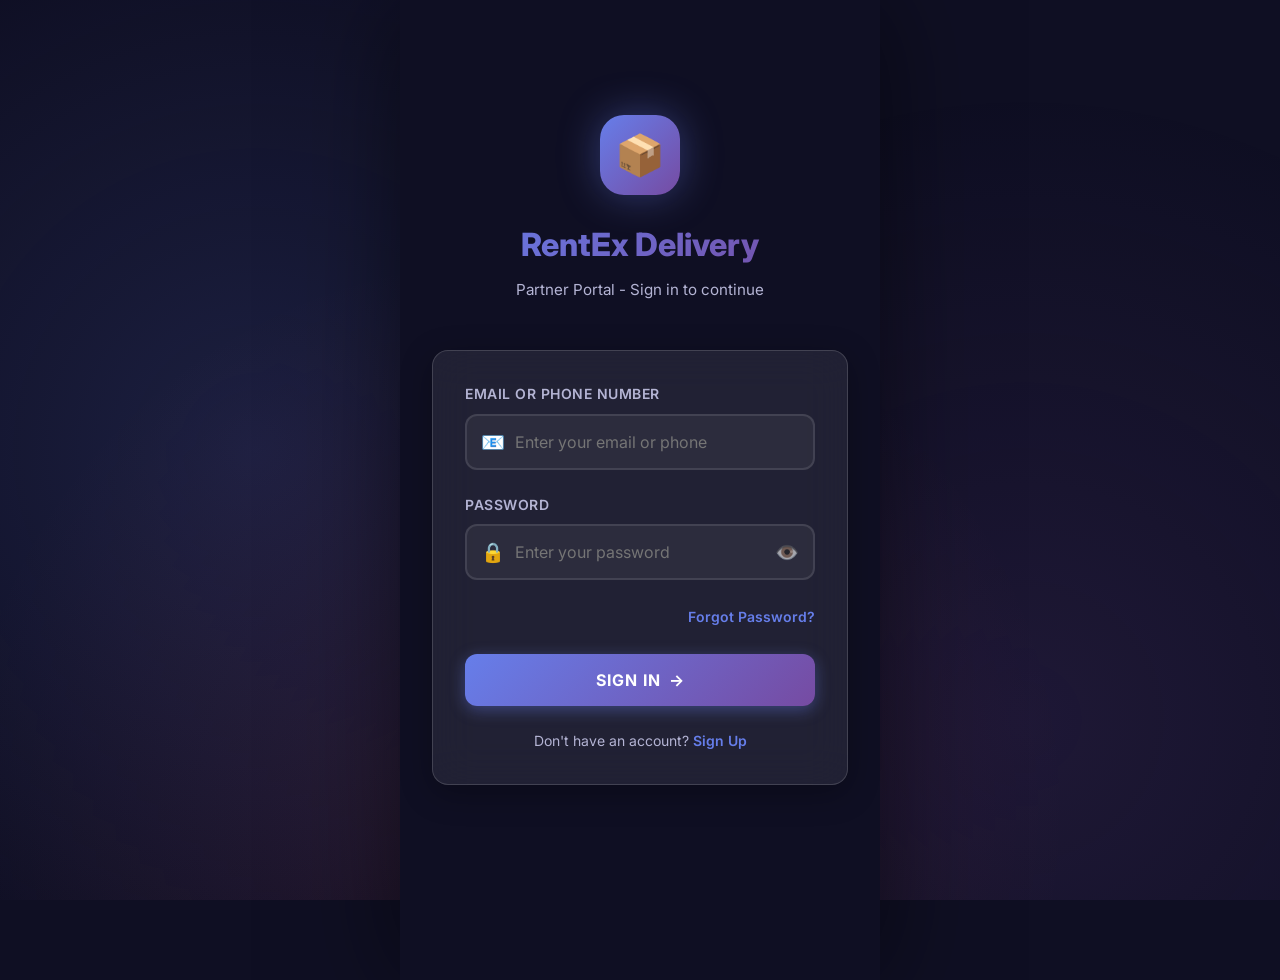
==== index.html @ 1b571817 "Add files via upload" ====
<!DOCTYPE html>
<html lang="en">

<head>
    <meta charset="UTF-8">
    <meta name="viewport" content="width=device-width, initial-scale=1.0">
    <title>RentEx Delivery Partner - Premium Rental Delivery Platform</title>
    <meta name="description"
        content="Join RentEx as a delivery partner and earn rewards while delivering rental items with our intuitive, feature-rich mobile platform.">
    <link rel="stylesheet" href="style.css">
</head>

<body>
    <div class="app-container">

        <!-- ==================== LOGIN PAGE ==================== -->
        <div id="loginPage" class="page active">
            <div class="login-container">
                <div class="login-header">
                    <div class="logo">📦</div>
                    <h1>RentEx Delivery</h1>
                    <p>Partner Portal - Sign in to continue</p>
                </div>

                <form class="login-form" id="loginForm">
                    <div class="input-group">
                        <label for="emailPhone">Email or Phone Number</label>
                        <div class="input-wrapper">
                            <span class="input-icon">📧</span>
                            <input type="text" id="emailPhone" placeholder="Enter your email or phone" required>
                        </div>
                    </div>

                    <div class="input-group">
                        <label for="password">Password</label>
                        <div class="input-wrapper">
                            <span class="input-icon">🔒</span>
                            <input type="password" id="password" placeholder="Enter your password" required>
                            <span class="password-toggle"
                                onclick="togglePasswordVisibility('password', this)">👁️</span>
                        </div>
                    </div>

                    <div class="forgot-password">
                        <a href="#" id="forgotPasswordLink">Forgot Password?</a>
                    </div>

                    <button type="submit" class="btn btn-primary btn-icon">
                        <span>Sign In</span>
                        <span>→</span>
                    </button>

                    <div
                        style="text-align: center; margin-top: 1.5rem; color: var(--text-secondary); font-size: 0.875rem;">
                        Don't have an account?
                        <a href="#" onclick="showPage('signupPage'); return false;"
                            style="color: var(--primary); font-weight: 600; text-decoration: none;">Sign Up</a>
                    </div>
                </form>
            </div>
        </div>

        <!-- ==================== FORGOT PASSWORD PAGE ==================== -->
        <div id="forgotPasswordPage" class="page">
            <div class="login-container">
                <div class="login-header">
                    <div class="logo">🔒</div>
                    <h1>Reset Password</h1>
                    <p>Enter your email or phone to reset your password</p>
                </div>

                <form class="login-form" id="forgotPasswordForm">
                    <div class="input-group">
                        <label for="resetEmailPhone">Email or Phone Number</label>
                        <div class="input-wrapper">
                            <span class="input-icon">📧</span>
                            <input type="text" id="resetEmailPhone" placeholder="Enter your email or phone" required>
                        </div>
                    </div>

                    <button type="submit" class="btn btn-primary btn-icon">
                        <span>Send Reset Code</span>
                        <span>→</span>
                    </button>

                    <div style="text-align: center; margin-top: 1.5rem;">
                        <a href="#" onclick="showPage('loginPage'); return false;"
                            style="color: var(--text-secondary); text-decoration: none; font-size: 0.875rem;">
                            ← Back to Login
                        </a>
                    </div>
                </form>
            </div>
        </div>

        <!-- ==================== RESET PASSWORD PAGE ==================== -->
        <div id="resetPasswordPage" class="page">
            <div class="login-container">
                <div class="login-header">
                    <div class="logo">✓</div>
                    <h1>Create New Password</h1>
                    <p>Enter your new password below</p>
                </div>

                <form class="login-form" id="resetPasswordForm">
                    <div class="input-group">
                        <label for="newPassword">New Password</label>
                        <div class="input-wrapper">
                            <span class="input-icon">🔒</span>
                            <input type="password" id="newPassword" placeholder="Enter new password (min. 6 characters)"
                                required minlength="6">
                        </div>
                    </div>

                    <div class="input-group">
                        <label for="confirmPassword">Confirm Password</label>
                        <div class="input-wrapper">
                            <span class="input-icon">🔒</span>
                            <input type="password" id="confirmPassword" placeholder="Confirm new password" required
                                minlength="6">
                        </div>
                    </div>

                    <button type="submit" class="btn btn-success btn-icon">
                        <span>Reset Password</span>
                        <span>✓</span>
                    </button>
                </form>
            </div>
        </div>

        <!-- ==================== SIGN UP PAGE ==================== -->
        <div id="signupPage" class="page">
            <div class="login-container">
                <div class="login-header">
                    <div class="logo">✨</div>
                    <h1>Create Account</h1>
                    <p>Join as a delivery partner and start earning</p>
                </div>

                <form class="login-form" id="signupForm">
                    <div class="input-group">
                        <label for="signupName">Full Name</label>
                        <div class="input-wrapper">
                            <span class="input-icon">👤</span>
                            <input type="text" id="signupName" placeholder="Enter your full name" required
                                minlength="3">
                        </div>
                    </div>

                    <div class="input-group">
                        <label for="signupEmailPhone">Email or Phone Number</label>
                        <div class="input-wrapper">
                            <span class="input-icon">📧</span>
                            <input type="text" id="signupEmailPhone" placeholder="Enter your email or phone" required>
                        </div>
                    </div>

                    <div class="input-group">
                        <label for="signupPassword">Password</label>
                        <div class="input-wrapper">
                            <span class="input-icon">🔒</span>
                            <input type="password" id="signupPassword"
                                placeholder="Create a password (min. 6 characters)" required minlength="6">
                            <span class="password-toggle"
                                onclick="togglePasswordVisibility('signupPassword', this)">👁️</span>
                        </div>
                    </div>

                    <div class="input-group">
                        <label for="signupConfirmPassword">Confirm Password</label>
                        <div class="input-wrapper">
                            <span class="input-icon">🔒</span>
                            <input type="password" id="signupConfirmPassword" placeholder="Confirm your password"
                                required minlength="6">
                            <span class="password-toggle"
                                onclick="togglePasswordVisibility('signupConfirmPassword', this)">👁️</span>
                        </div>
                    </div>

                    <button type="submit" class="btn btn-success btn-icon">
                        <span>Create Account</span>
                        <span>✓</span>
                    </button>

                    <div
                        style="text-align: center; margin-top: 1.5rem; color: var(--text-secondary); font-size: 0.875rem;">
                        Already have an account?
                        <a href="#" onclick="showPage('loginPage'); return false;"
                            style="color: var(--primary); font-weight: 600; text-decoration: none;">Sign In</a>
                    </div>
                </form>
            </div>
        </div>

        <!-- ==================== DASHBOARD PAGE ==================== -->
        <div id="dashboardPage" class="page">
            <div class="dashboard">
                <div class="welcome-card">
                    <h2>Welcome, Alex! 👋</h2>
                    <p>You have 3 new delivery requests today</p>
                </div>

                <div class="stats-grid">
                    <div class="stat-card">
                        <div class="stat-icon">💰</div>
                        <div class="stat-label">Today's Earnings</div>
                        <div class="stat-value">₹1,250</div>
                    </div>

                    <div class="stat-card">
                        <div class="stat-icon">✓</div>
                        <div class="stat-label">Completed</div>
                        <div class="stat-value">8</div>
                    </div>

                    <div class="stat-card">
                        <div class="stat-icon">📍</div>
                        <div class="stat-label">Active</div>
                        <div class="stat-value">2</div>
                    </div>

                    <div class="stat-card">
                        <div class="stat-icon">⭐</div>
                        <div class="stat-label">Rewards</div>
                        <div class="stat-value">850 pts</div>
                    </div>
                </div>

                <div class="section-header">
                    <h3>Upcoming Deliveries</h3>
                    <a href="#" class="view-all">View All →</a>
                </div>

                <div class="order-list">
                    <!-- Order 1 - Pickup from Owner (Delivery Type 1) -->
                    <div class="order-card" onclick="viewOrderDetails('ORD-2451', 'PICKUP_FROM_OWNER')">
                        <div class="order-header">
                            <span class="order-id">📦 ORD-2451</span>
                            <span class="status-badge status-pickup-owner">Pickup from Owner</span>
                        </div>

                        <div class="order-details">
                            <div class="detail-row">
                                <span class="detail-icon">📷</span>
                                <div class="detail-content">
                                    <div class="detail-label">Item</div>
                                    <div class="detail-value">Professional Camera Kit</div>
                                </div>
                            </div>

                            <div class="detail-row">
                                <span class="detail-icon">👤</span>
                                <div class="detail-content">
                                    <div class="detail-label">Pickup From</div>
                                    <div class="detail-value">Rajesh Kumar (Owner)</div>
                                </div>
                            </div>

                            <div class="detail-row">
                                <span class="detail-icon">🎯</span>
                                <div class="detail-content">
                                    <div class="detail-label">Deliver To</div>
                                    <div class="detail-value">Priya Sharma (Borrower)</div>
                                </div>
                            </div>

                            <div class="detail-row">
                                <span class="detail-icon">💰</span>
                                <div class="detail-content">
                                    <div class="detail-label">Earnings</div>
                                    <div class="detail-value">₹180</div>
                                </div>
                            </div>

                            <div class="detail-row">
                                <span class="detail-icon">📅</span>
                                <div class="detail-content">
                                    <div class="detail-label">Rental Period</div>
                                    <div class="detail-value">3 Days</div>
                                </div>
                            </div>
                        </div>

                        <div class="order-actions">
                            <button class="btn btn-secondary btn-small"
                                onclick="event.stopPropagation(); rejectOrder('ORD-2451')">
                                ✕ Reject
                            </button>
                            <button class="btn btn-success btn-small"
                                onclick="event.stopPropagation(); acceptOrder('ORD-2451', 'PICKUP_FROM_OWNER')">
                                ✓ Accept
                            </button>
                        </div>
                    </div>

                    <!-- Order 2 - Return to Owner (Delivery Type 2) -->
                    <div class="order-card" onclick="viewOrderDetails('ORD-2450', 'RETURN_TO_OWNER')">
                        <div class="order-header">
                            <span class="order-id">📦 ORD-2450</span>
                            <span class="status-badge status-return-owner">Return to Owner</span>
                        </div>

                        <div class="order-details">
                            <div class="detail-row">
                                <span class="detail-icon">📷</span>
                                <div class="detail-content">
                                    <div class="detail-label">Item</div>
                                    <div class="detail-value">Professional Camera Kit (Return)</div>
                                </div>
                            </div>

                            <div class="detail-row">
                                <span class="detail-icon">📍</span>
                                <div class="detail-content">
                                    <div class="detail-label">Pickup From</div>
                                    <div class="detail-value">Priya Sharma (Borrower)</div>
                                </div>
                            </div>

                            <div class="detail-row">
                                <span class="detail-icon">🏠</span>
                                <div class="detail-content">
                                    <div class="detail-label">Return To</div>
                                    <div class="detail-value">Rajesh Kumar (Owner)</div>
                                </div>
                            </div>

                            <div class="detail-row">
                                <span class="detail-icon">💰</span>
                                <div class="detail-content">
                                    <div class="detail-label">Earnings</div>
                                    <div class="detail-value">₹180</div>
                                </div>
                            </div>

                            <div class="detail-row">
                                <span class="detail-icon">📋</span>
                                <div class="detail-content">
                                    <div class="detail-label">Original Delivery</div>
                                    <div class="detail-value">ORD-2451 (Completed 3 days ago)</div>
                                </div>
                            </div>
                        </div>

                        <div class="order-actions">
                            <button class="btn btn-secondary btn-small"
                                onclick="event.stopPropagation(); rejectOrder('ORD-2450')">
                                ✕ Reject
                            </button>
                            <button class="btn btn-success btn-small"
                                onclick="event.stopPropagation(); acceptOrder('ORD-2450', 'RETURN_TO_OWNER')">
                                ✓ Accept
                            </button>
                        </div>
                    </div>

                    <!-- Order 3 - Another Pickup from Owner -->
                    <div class="order-card" onclick="viewOrderDetails('ORD-2452', 'PICKUP_FROM_OWNER')">
                        <div class="order-header">
                            <span class="order-id">📦 ORD-2452</span>
                            <span class="status-badge status-pickup-owner">Pickup from Owner</span>
                        </div>

                        <div class="order-details">
                            <div class="detail-row">
                                <span class="detail-icon">🚴</span>
                                <div class="detail-content">
                                    <div class="detail-label">Item</div>
                                    <div class="detail-value">Mountain Bike</div>
                                </div>
                            </div>

                            <div class="detail-row">
                                <span class="detail-icon">👤</span>
                                <div class="detail-content">
                                    <div class="detail-label">Pickup From</div>
                                    <div class="detail-value">Amit Singh (Owner)</div>
                                </div>
                            </div>

                            <div class="detail-row">
                                <span class="detail-icon">🎯</span>
                                <div class="detail-content">
                                    <div class="detail-label">Deliver To</div>
                                    <div class="detail-value">Neha Gupta (Borrower)</div>
                                </div>
                            </div>

                            <div class="detail-row">
                                <span class="detail-icon">💰</span>
                                <div class="detail-content">
                                    <div class="detail-label">Earnings</div>
                                    <div class="detail-value">₹350</div>
                                </div>
                            </div>
                        </div>

                        <div class="order-actions">
                            <button class="btn btn-secondary btn-small"
                                onclick="event.stopPropagation(); rejectOrder('ORD-2452')">
                                ✕ Reject
                            </button>
                            <button class="btn btn-success btn-small"
                                onclick="event.stopPropagation(); acceptOrder('ORD-2452', 'PICKUP_FROM_OWNER')">
                                ✓ Accept
                            </button>
                        </div>
                    </div>
                </div>
            </div>

            <!-- Bottom Navigation -->
            <nav class="bottom-nav">
                <a class="nav-item active" onclick="showPage('dashboardPage')">
                    <span class="icon">🏠</span>
                    <span>Home</span>
                </a>
                <a class="nav-item" onclick="showPage('ordersPage')">
                    <span class="icon">📦</span>
                    <span>Orders</span>
                </a>
                <a class="nav-item" onclick="showPage('earningsPage')">
                    <span class="icon">💰</span>
                    <span>Earnings</span>
                </a>
                <a class="nav-item" onclick="showPage('profilePage')">
                    <span class="icon">👤</span>
                    <span>Profile</span>
                </a>
            </nav>
        </div>

        <!-- ==================== ORDER DETAILS PAGE ==================== -->
        <div id="orderDetailsPage" class="page">
            <header class="header">
                <div class="header-content">
                    <button class="back-btn" onclick="showPage('dashboardPage')">←</button>
                    <h1 class="header-title">Order Details</h1>
                    <div class="header-actions">
                        <button class="icon-btn" onclick="alert('Call support')">📞</button>
                    </div>
                </div>
            </header>

            <div class="order-details-page">
                <!-- Order Info -->
                <div class="info-card">
                    <div class="info-card-header">
                        <span style="font-size: 1.5rem;">📦</span>
                        <h3>Order #ORD-2451</h3>
                    </div>
                    <div class="info-grid">
                        <div class="info-item">
                            <span class="info-item-icon">📷</span>
                            <div class="info-item-content">
                                <p>Item Name</p>
                                <p>Professional Camera Kit</p>
                            </div>
                        </div>
                        <div class="info-item">
                            <span class="info-item-icon">📏</span>
                            <div class="info-item-content">
                                <p>Package Size</p>
                                <p>Medium - 5 kg (Fragile)</p>
                            </div>
                        </div>
                        <div class="info-item">
                            <span class="info-item-icon">💰</span>
                            <div class="info-item-content">
                                <p>Your Earnings</p>
                                <p style="color: var(--success); font-weight: 700; font-size: 1.25rem;">₹180</p>
                            </div>
                        </div>
                        <div class="info-item">
                            <span class="info-item-icon">📅</span>
                            <div class="info-item-content">
                                <p>Rental Period</p>
                                <p>3 Days (Dec 12 - Dec 15)</p>
                            </div>
                        </div>
                    </div>
                </div>

                <!-- Seller Information -->
                <div class="info-card">
                    <div class="info-card-header">
                        <span style="font-size: 1.5rem;">👤</span>
                        <h3>Seller Information</h3>
                    </div>
                    <div class="user-info">
                        <div class="user-avatar">RK</div>
                        <div class="user-details">
                            <h4>Rajesh Kumar</h4>
                            <p>⭐ 4.8 Rating · 156 Items Rented</p>
                        </div>
                    </div>
                    <div class="info-grid">
                        <div class="info-item">
                            <span class="info-item-icon">📍</span>
                            <div class="info-item-content">
                                <p>Pickup Address</p>
                                <p>123 MG Road, Bangalore, Karnataka 560001</p>
                            </div>
                        </div>
                        <div class="info-item">
                            <span class="info-item-icon">📞</span>
                            <div class="info-item-content">
                                <p>Phone Number</p>
                                <p>+91 98765 43210</p>
                            </div>
                        </div>
                    </div>
                </div>

                <!-- Buyer Information -->
                <div class="info-card">
                    <div class="info-card-header">
                        <span style="font-size: 1.5rem;">🛒</span>
                        <h3>Customer Information</h3>
                    </div>
                    <div class="user-info">
                        <div class="user-avatar" style="background: var(--success-gradient);">PS</div>
                        <div class="user-details">
                            <h4>Priya Sharma</h4>
                            <p>⭐ 4.9 Rating · Member since 2022</p>
                        </div>
                    </div>
                    <div class="info-grid">
                        <div class="info-item">
                            <span class="info-item-icon">🎯</span>
                            <div class="info-item-content">
                                <p>Delivery Address</p>
                                <p>456 Indiranagar 2nd Stage, Bangalore, Karnataka 560038</p>
                            </div>
                        </div>
                        <div class="info-item">
                            <span class="info-item-icon">📞</span>
                            <div class="info-item-content">
                                <p>Phone Number</p>
                                <p>+91 87654 32109</p>
                            </div>
                        </div>
                    </div>
                </div>

                <!-- 4-Photo Capture Section -->
                <div class="photo-capture-section" id="photoSection">
                    <div class="info-card-header">
                        <span style="font-size: 1.5rem;">📸</span>
                        <h3 id="photoSectionTitle">Item Documentation (4 Photos)</h3>
                    </div>
                    <p style="color: var(--text-secondary); font-size: 0.875rem; margin-bottom: 1rem;"
                        id="photoSectionDesc">
                        Capture 4 different angles of the item to document its condition
                    </p>

                    <!-- 4-Photo Grid -->
                    <div class="photo-grid">
                        <!-- Front Photo -->
                        <div class="photo-item">
                            <div class="photo-label">📷 Front View</div>
                            <div class="photo-preview-small" id="photoFront">
                                <div class="photo-preview-placeholder">
                                    <div class="icon">📸</div>
                                    <p>Front</p>
                                </div>
                            </div>
                            <div class="file-input-wrapper">
                                <label for="photoInputFront" class="btn btn-secondary btn-small">
                                    <span>Capture</span>
                                </label>
                                <input type="file" id="photoInputFront" accept="image/*" capture="environment"
                                    onchange="handle4PhotoCapture(event, 'front')">
                            </div>
                        </div>

                        <!-- Back Photo -->
                        <div class="photo-item">
                            <div class="photo-label">📷 Back View</div>
                            <div class="photo-preview-small" id="photoBack">
                                <div class="photo-preview-placeholder">
                                    <div class="icon">📸</div>
                                    <p>Back</p>
                                </div>
                            </div>
                            <div class="file-input-wrapper">
                                <label for="photoInputBack" class="btn btn-secondary btn-small">
                                    <span>Capture</span>
                                </label>
                                <input type="file" id="photoInputBack" accept="image/*" capture="environment"
                                    onchange="handle4PhotoCapture(event, 'back')">
                            </div>
                        </div>

                        <!-- Left Photo -->
                        <div class="photo-item">
                            <div class="photo-label">📷 Left Side</div>
                            <div class="photo-preview-small" id="photoLeft">
                                <div class="photo-preview-placeholder">
                                    <div class="icon">📸</div>
                                    <p>Left</p>
                                </div>
                            </div>
                            <div class="file-input-wrapper">
                                <label for="photoInputLeft" class="btn btn-secondary btn-small">
                                    <span>Capture</span>
                                </label>
                                <input type="file" id="photoInputLeft" accept="image/*" capture="environment"
                                    onchange="handle4PhotoCapture(event, 'left')">
                            </div>
                        </div>

                        <!-- Right Photo -->
                        <div class="photo-item">
                            <div class="photo-label">📷 Right Side</div>
                            <div class="photo-preview-small" id="photoRight">
                                <div class="photo-preview-placeholder">
                                    <div class="icon">📸</div>
                                    <p>Right</p>
                                </div>
                            </div>
                            <div class="file-input-wrapper">
                                <label for="photoInputRight" class="btn btn-secondary btn-small">
                                    <span>Capture</span>
                                </label>
                                <input type="file" id="photoInputRight" accept="image/*" capture="environment"
                                    onchange="handle4PhotoCapture(event, 'right')">
                            </div>
                        </div>
                    </div>

                    <!-- Damage Description -->
                    <div style="margin-top: 1.5rem;">
                        <label for="damageDescription"
                            style="display: block; color: var(--text-secondary); font-size: 0.875rem; font-weight: 600; margin-bottom: 0.5rem;">
                            <span id="damageLabel">📝 Pre-existing Damage Description</span>
                        </label>
                        <textarea id="damageDescription" rows="4"
                            placeholder="Describe any damages, scratches, dents, or defects you notice..."
                            style="width: 100%; padding: 1rem; background: rgba(255, 255, 255, 0.05); border: 2px solid var(--border-color); border-radius: var(--radius-md); color: var(--text-primary); font-size: 0.95rem; font-family: inherit; resize: vertical;"
                            maxlength="500"></textarea>
                        <div
                            style="text-align: right; font-size: 0.75rem; color: var(--text-muted); margin-top: 0.25rem;">
                            <span id="charCount">0</span>/500 characters
                        </div>
                    </div>
                </div>

                <!-- Original Condition Section (Hidden, shown for RETURN orders) -->
                <div class="comparison-section" id="originalConditionSection" style="display: none;">
                    <div class="info-card-header">
                        <span style="font-size: 1.5rem;">🔍</span>
                        <h3>Original Condition (From First Delivery)</h3>
                    </div>
                    <p style="color: var(--text-secondary); font-size: 0.875rem; margin-bottom: 1rem;">
                        Compare with these photos taken during the initial pickup
                    </p>

                    <!-- Original 4 Photos -->
                    <div class="photo-grid">
                        <div class="photo-item">
                            <div class="photo-label">📷 Original Front</div>
                            <div class="photo-preview-small" id="originalPhotoFront">
                                <div class="photo-preview-placeholder">
                                    <div class="icon">📸</div>
                                    <p>No photo</p>
                                </div>
                            </div>
                        </div>
                        <div class="photo-item">
                            <div class="photo-label">📷 Original Back</div>
                            <div class="photo-preview-small" id="originalPhotoBack">
                                <div class="photo-preview-placeholder">
                                    <div class="icon">📸</div>
                                    <p>No photo</p>
                                </div>
                            </div>
                        </div>
                        <div class="photo-item">
                            <div class="photo-label">📷 Original Left</div>
                            <div class="photo-preview-small" id="originalPhotoLeft">
                                <div class="photo-preview-placeholder">
                                    <div class="icon">📸</div>
                                    <p>No photo</p>
                                </div>
                            </div>
                        </div>
                        <div class="photo-item">
                            <div class="photo-label">📷 Original Right</div>
                            <div class="photo-preview-small" id="originalPhotoRight">
                                <div class="photo-preview-placeholder">
                                    <div class="icon">📸</div>
                                    <p>No photo</p>
                                </div>
                            </div>
                        </div>
                    </div>

                    <!-- Original Damage Description -->
                    <div
                        style="margin-top: 1rem; padding: 1rem; background: rgba(102, 126, 234, 0.1); border-radius: var(--radius-md); border-left: 3px solid var(--primary);">
                        <div
                            style="font-size: 0.75rem; color: var(--text-secondary); font-weight: 600; margin-bottom: 0.5rem; text-transform: uppercase;">
                            Original Damage Notes:
                        </div>
                        <div style="color: var(--text-primary); font-size: 0.95rem;" id="originalDamageText">
                            No damages reported
                        </div>
                    </div>
                </div>

                <!-- Map Section -->
                <div class="info-card">
                    <div class="info-card-header">
                        <span style="font-size: 1.5rem;">🗺️</span>
                        <h3>Navigation</h3>
                    </div>
                    <div class="map-container">
                        <div id="map" class="map-placeholder">
                            <div class="icon">🗺️</div>
                            <p>Loading map...</p>
                            <p style="font-size: 0.875rem; margin-top: 0.5rem;">Distance: 8.5 km · ETA: 25 mins</p>
                        </div>
                    </div>
                    <button class="btn btn-primary btn-icon" onclick="openGoogleMaps()">
                        <span>🧭 Open in Google Maps</span>
                    </button>
                </div>

                <!-- Action Buttons -->
                <div style="display: grid; gap: 1rem; margin-top: 1.5rem;">
                    <button class="btn btn-success btn-icon" onclick="completeDelivery()">
                        <span>✓ Complete Delivery</span>
                    </button>
                    <button class="btn btn-danger btn-icon" onclick="reportIssue()">
                        <span>⚠️ Report Issue</span>
                    </button>
                </div>
            </div>
        </div>

        <!-- ==================== ORDERS PAGE ==================== -->
        <div id="ordersPage" class="page">
            <header class="header">
                <div class="header-content">
                    <h1 class="header-title">My Orders</h1>
                </div>
            </header>
            <div class="dashboard">
                <div class="section-header">
                    <h3>All Deliveries</h3>
                    <span id="deliveryCount" style="color: var(--text-secondary); font-size: 0.875rem;"></span>
                </div>
                <div class="order-list" id="completedOrdersList">
                    <!-- Completed orders will be dynamically loaded here -->
                    <div style="text-align: center; padding: 3rem 1rem; color: var(--text-muted);">
                        <div style="font-size: 3rem; margin-bottom: 1rem;">📦</div>
                        <p>No completed deliveries yet</p>
                        <p style="font-size: 0.875rem; margin-top: 0.5rem;">Complete your first delivery to see it here!
                        </p>
                    </div>
                </div>
            </div>
            <nav class="bottom-nav">
                <a class="nav-item" onclick="showPage('dashboardPage')">
                    <span class="icon">🏠</span>
                    <span>Home</span>
                </a>
                <a class="nav-item active" onclick="showPage('ordersPage')">
                    <span class="icon">📦</span>
                    <span>Orders</span>
                </a>
                <a class="nav-item" onclick="showPage('earningsPage')">
                    <span class="icon">💰</span>
                    <span>Earnings</span>
                </a>
                <a class="nav-item" onclick="showPage('profilePage')">
                    <span class="icon">👤</span>
                    <span>Profile</span>
                </a>
            </nav>
        </div>

        <!-- ==================== EARNINGS PAGE ==================== -->
        <div id="earningsPage" class="page">
            <header class="header">
                <div class="header-content">
                    <h1 class="header-title">Earnings</h1>
                </div>
            </header>
            <div class="dashboard">
                <div class="welcome-card">
                    <h2>Total Earnings</h2>
                    <p style="font-size: 2.5rem; font-weight: 800; margin-top: 0.5rem;">₹45,680</p>
                    <p style="opacity: 0.9;">This month: ₹12,450</p>
                </div>
                <div class="stats-grid">
                    <div class="stat-card">
                        <div class="stat-icon">✓</div>
                        <div class="stat-label">Deliveries</div>
                        <div class="stat-value">156</div>
                    </div>
                    <div class="stat-card">
                        <div class="stat-icon">⭐</div>
                        <div class="stat-label">Reward Points</div>
                        <div class="stat-value">2,450</div>
                    </div>
                </div>
            </div>
            <nav class="bottom-nav">
                <a class="nav-item" onclick="showPage('dashboardPage')">
                    <span class="icon">🏠</span>
                    <span>Home</span>
                </a>
                <a class="nav-item" onclick="showPage('ordersPage')">
                    <span class="icon">📦</span>
                    <span>Orders</span>
                </a>
                <a class="nav-item active" onclick="showPage('earningsPage')">
                    <span class="icon">💰</span>
                    <span>Earnings</span>
                </a>
                <a class="nav-item" onclick="showPage('profilePage')">
                    <span class="icon">👤</span>
                    <span>Profile</span>
                </a>
            </nav>
        </div>

        <!-- ==================== PROFILE PAGE ==================== -->
        <div id="profilePage" class="page">
            <header class="header">
                <div class="header-content">
                    <h1 class="header-title">Profile</h1>
                </div>
            </header>
            <div class="dashboard">
                <div class="info-card">
                    <div class="user-info" style="flex-direction: column; text-align: center;">
                        <div class="user-avatar" style="width: 80px; height: 80px; font-size: 2rem;">A</div>
                        <div class="user-details">
                            <h4 style="font-size: 1.5rem;">Alex Morgan</h4>
                            <p>⭐ 4.9 Rating · Elite Partner</p>
                            <p style="margin-top: 0.5rem;">+91 98765 12345</p>
                        </div>
                    </div>
                </div>
                <button class="btn btn-danger" style="margin-top: 2rem;" onclick="logout()">
                    🚪 Logout
                </button>
            </div>
            <nav class="bottom-nav">
                <a class="nav-item" onclick="showPage('dashboardPage')">
                    <span class="icon">🏠</span>
                    <span>Home</span>
                </a>
                <a class="nav-item" onclick="showPage('ordersPage')">
                    <span class="icon">📦</span>
                    <span>Orders</span>
                </a>
                <a class="nav-item" onclick="showPage('earningsPage')">
                    <span class="icon">💰</span>
                    <span>Earnings</span>
                </a>
                <a class="nav-item active" onclick="showPage('profilePage')">
                    <span class="icon">👤</span>
                    <span>Profile</span>
                </a>
            </nav>
        </div>

        <!-- ==================== REWARD MODAL ==================== -->
        <div id="rewardModal" class="modal-overlay">
            <div class="modal">
                <div class="modal-icon">🎉</div>
                <h2>Delivery Completed!</h2>
                <p>Great job! You've earned rewards for this delivery.</p>
                <div class="reward-amount">+₹180</div>
                <div style="text-align: center; color: var(--text-secondary); margin-bottom: 1.5rem;">
                    <p>Bonus: +50 Reward Points</p>
                </div>
                <button class="btn btn-success" onclick="closeRewardModal()">
                    ✓ Continue
                </button>
            </div>
        </div>

    </div>

    <script src="script.js"></script>
</body>

</html>
---- style.css ----
@import url('https://fonts.googleapis.com/css2?family=Inter:wght@300;400;500;600;700;800&display=swap');

/* ========== CSS VARIABLES & DESIGN TOKENS ========== */
:root {
    /* Primary Colors - Vibrant Gradient Palette */
    --primary-gradient: linear-gradient(135deg, #667eea 0%, #764ba2 100%);
    --secondary-gradient: linear-gradient(135deg, #f093fb 0%, #f5576c 100%);
    --success-gradient: linear-gradient(135deg, #4facfe 0%, #00f2fe 100%);
    --warning-gradient: linear-gradient(135deg, #fa709a 0%, #fee140 100%);
    --accent-gradient: linear-gradient(135deg, #30cfd0 0%, #330867 100%);

    /* Solid Colors */
    --primary: #667eea;
    --primary-dark: #5568d3;
    --secondary: #f5576c;
    --success: #00f2fe;
    --warning: #fee140;
    --danger: #ff6b6b;

    /* Neutral Colors */
    --bg-dark: #0f0f23;
    --bg-card: #1a1a2e;
    --bg-card-hover: #252540;
    --text-primary: #ffffff;
    --text-secondary: #b4b4d4;
    --text-muted: #7676a0;
    --border-color: rgba(255, 255, 255, 0.1);

    /* Glassmorphism */
    --glass-bg: rgba(255, 255, 255, 0.08);
    --glass-border: rgba(255, 255, 255, 0.15);

    /* Shadows */
    --shadow-sm: 0 2px 8px rgba(0, 0, 0, 0.1);
    --shadow-md: 0 4px 16px rgba(0, 0, 0, 0.2);
    --shadow-lg: 0 8px 32px rgba(0, 0, 0, 0.3);
    --shadow-glow: 0 0 40px rgba(102, 126, 234, 0.4);

    /* Spacing */
    --spacing-xs: 0.5rem;
    --spacing-sm: 1rem;
    --spacing-md: 1.5rem;
    --spacing-lg: 2rem;
    --spacing-xl: 3rem;

    /* Border Radius */
    --radius-sm: 8px;
    --radius-md: 12px;
    --radius-lg: 16px;
    --radius-xl: 24px;
    --radius-full: 50%;

    /* Transitions */
    --transition-fast: 0.2s ease;
    --transition-base: 0.3s ease;
    --transition-slow: 0.5s ease;
}

/* ========== RESET & BASE STYLES ========== */
* {
    margin: 0;
    padding: 0;
    box-sizing: border-box;
}

body {
    font-family: 'Inter', -apple-system, BlinkMacSystemFont, 'Segoe UI', sans-serif;
    background: var(--bg-dark);
    color: var(--text-primary);
    line-height: 1.6;
    overflow-x: hidden;
    min-height: 100vh;
}

/* Animated Background */
body::before {
    content: '';
    position: fixed;
    top: 0;
    left: 0;
    width: 100%;
    height: 100%;
    background:
        radial-gradient(circle at 20% 50%, rgba(102, 126, 234, 0.15) 0%, transparent 50%),
        radial-gradient(circle at 80% 80%, rgba(118, 75, 162, 0.15) 0%, transparent 50%),
        radial-gradient(circle at 40% 90%, rgba(245, 87, 108, 0.1) 0%, transparent 50%);
    z-index: -1;
    animation: backgroundPulse 15s ease infinite;
}

@keyframes backgroundPulse {

    0%,
    100% {
        opacity: 1;
    }

    50% {
        opacity: 0.8;
    }
}

/* ========== LAYOUT CONTAINERS ========== */
.app-container {
    max-width: 480px;
    margin: 0 auto;
    background: var(--bg-dark);
    min-height: 100vh;
    position: relative;
    box-shadow: 0 0 100px rgba(0, 0, 0, 0.5);
}

.page {
    display: none;
    animation: fadeIn 0.4s ease;
    min-height: 100vh;
    padding-bottom: 80px;
}

.page.active {
    display: block;
}

@keyframes fadeIn {
    from {
        opacity: 0;
        transform: translateY(10px);
    }

    to {
        opacity: 1;
        transform: translateY(0);
    }
}

@keyframes shake {

    0%,
    100% {
        transform: translateX(0);
    }

    10%,
    30%,
    50%,
    70%,
    90% {
        transform: translateX(-10px);
    }

    20%,
    40%,
    60%,
    80% {
        transform: translateX(10px);
    }
}


/* ========== LOGIN PAGE ========== */
.login-container {
    min-height: 100vh;
    display: flex;
    flex-direction: column;
    justify-content: center;
    padding: var(--spacing-lg);
}

.login-header {
    text-align: center;
    margin-bottom: var(--spacing-xl);
}

.logo {
    width: 80px;
    height: 80px;
    margin: 0 auto var(--spacing-md);
    background: var(--primary-gradient);
    border-radius: var(--radius-xl);
    display: flex;
    align-items: center;
    justify-content: center;
    font-size: 2.5rem;
    box-shadow: var(--shadow-glow);
    animation: logoFloat 3s ease-in-out infinite;
}

@keyframes logoFloat {

    0%,
    100% {
        transform: translateY(0);
    }

    50% {
        transform: translateY(-10px);
    }
}

.login-header h1 {
    font-size: 2rem;
    font-weight: 800;
    background: var(--primary-gradient);
    -webkit-background-clip: text;
    -webkit-text-fill-color: transparent;
    background-clip: text;
    margin-bottom: var(--spacing-xs);
}

.login-header p {
    color: var(--text-secondary);
    font-size: 0.95rem;
}

.login-form {
    background: var(--glass-bg);
    backdrop-filter: blur(20px);
    border: 1px solid var(--glass-border);
    border-radius: var(--radius-lg);
    padding: var(--spacing-lg);
    box-shadow: var(--shadow-lg);
}

.input-group {
    margin-bottom: var(--spacing-md);
}

.input-group label {
    display: block;
    color: var(--text-secondary);
    font-size: 0.875rem;
    font-weight: 600;
    margin-bottom: var(--spacing-xs);
    text-transform: uppercase;
    letter-spacing: 0.5px;
}

.input-wrapper {
    position: relative;
}

.input-icon {
    position: absolute;
    left: 1rem;
    top: 50%;
    transform: translateY(-50%);
    font-size: 1.2rem;
    color: var(--text-muted);
}

.input-group input {
    width: 100%;
    padding: 1rem 1rem 1rem 3rem;
    background: rgba(255, 255, 255, 0.05);
    border: 2px solid var(--border-color);
    border-radius: var(--radius-md);
    color: var(--text-primary);
    font-size: 1rem;
    font-family: inherit;
    transition: all var(--transition-base);
}

.input-group input:focus {
    outline: none;
    border-color: var(--primary);
    background: rgba(255, 255, 255, 0.08);
    box-shadow: 0 0 0 4px rgba(102, 126, 234, 0.1);
}

.password-toggle {
    position: absolute;
    right: 1rem;
    top: 50%;
    transform: translateY(-50%);
    font-size: 1.2rem;
    cursor: pointer;
    user-select: none;
    opacity: 0.6;
    transition: opacity var(--transition-fast);
}

.password-toggle:hover {
    opacity: 1;
}

.forgot-password {
    text-align: right;
    margin-bottom: var(--spacing-md);
}

.forgot-password a {
    color: var(--primary);
    text-decoration: none;
    font-size: 0.875rem;
    font-weight: 600;
    transition: color var(--transition-fast);
}

.forgot-password a:hover {
    color: var(--text-primary);
}

/* ========== BUTTONS ========== */
.btn {
    width: 100%;
    padding: 1rem;
    border: none;
    border-radius: var(--radius-md);
    font-size: 1rem;
    font-weight: 700;
    font-family: inherit;
    cursor: pointer;
    transition: all var(--transition-base);
    text-transform: uppercase;
    letter-spacing: 1px;
    position: relative;
    overflow: hidden;
}

.btn::before {
    content: '';
    position: absolute;
    top: 50%;
    left: 50%;
    width: 0;
    height: 0;
    border-radius: 50%;
    background: rgba(255, 255, 255, 0.2);
    transform: translate(-50%, -50%);
    transition: width 0.6s, height 0.6s;
}

.btn:hover::before {
    width: 300px;
    height: 300px;
}

.btn-primary {
    background: var(--primary-gradient);
    color: white;
    box-shadow: 0 4px 16px rgba(102, 126, 234, 0.4);
}

.btn-primary:hover {
    transform: translateY(-2px);
    box-shadow: 0 6px 24px rgba(102, 126, 234, 0.5);
}

.btn-primary:active {
    transform: translateY(0);
}

.btn-secondary {
    background: var(--glass-bg);
    color: var(--text-primary);
    border: 2px solid var(--border-color);
}

.btn-secondary:hover {
    border-color: var(--primary);
    background: rgba(102, 126, 234, 0.1);
}

.btn-success {
    background: var(--success-gradient);
    color: white;
    box-shadow: 0 4px 16px rgba(0, 242, 254, 0.3);
}

.btn-danger {
    background: var(--secondary-gradient);
    color: white;
    box-shadow: 0 4px 16px rgba(245, 87, 108, 0.3);
}

.btn-icon {
    display: flex;
    align-items: center;
    justify-content: center;
    gap: var(--spacing-xs);
}

.btn:disabled {
    opacity: 0.5;
    cursor: not-allowed;
}

/* ========== HEADER ========== */
.header {
    background: var(--glass-bg);
    backdrop-filter: blur(20px);
    border-bottom: 1px solid var(--glass-border);
    padding: var(--spacing-md);
    position: sticky;
    top: 0;
    z-index: 100;
}

.header-content {
    display: flex;
    align-items: center;
    justify-content: space-between;
}

.back-btn {
    background: none;
    border: none;
    color: var(--text-primary);
    font-size: 1.5rem;
    cursor: pointer;
    padding: 0.5rem;
    border-radius: var(--radius-sm);
    transition: all var(--transition-fast);
}

.back-btn:hover {
    background: var(--glass-bg);
}

.header-title {
    font-size: 1.25rem;
    font-weight: 700;
}

.header-actions {
    display: flex;
    gap: var(--spacing-xs);
}

.icon-btn {
    background: var(--glass-bg);
    border: 1px solid var(--border-color);
    color: var(--text-primary);
    width: 40px;
    height: 40px;
    border-radius: var(--radius-sm);
    display: flex;
    align-items: center;
    justify-content: center;
    cursor: pointer;
    transition: all var(--transition-fast);
}

.icon-btn:hover {
    background: var(--bg-card-hover);
    border-color: var(--primary);
}

/* ========== DASHBOARD ========== */
.dashboard {
    padding: var(--spacing-md);
}

.welcome-card {
    background: var(--primary-gradient);
    border-radius: var(--radius-lg);
    padding: var(--spacing-lg);
    margin-bottom: var(--spacing-md);
    box-shadow: var(--shadow-glow);
}

.welcome-card h2 {
    font-size: 1.75rem;
    margin-bottom: var(--spacing-xs);
}

.welcome-card p {
    opacity: 0.9;
    font-size: 0.95rem;
}

.stats-grid {
    display: grid;
    grid-template-columns: repeat(2, 1fr);
    gap: var(--spacing-sm);
    margin-bottom: var(--spacing-lg);
}

.stat-card {
    background: var(--glass-bg);
    backdrop-filter: blur(20px);
    border: 1px solid var(--glass-border);
    border-radius: var(--radius-md);
    padding: var(--spacing-md);
    transition: all var(--transition-base);
}

.stat-card:hover {
    transform: translateY(-4px);
    box-shadow: var(--shadow-md);
    border-color: var(--primary);
}

.stat-icon {
    width: 48px;
    height: 48px;
    border-radius: var(--radius-md);
    display: flex;
    align-items: center;
    justify-content: center;
    font-size: 1.5rem;
    margin-bottom: var(--spacing-sm);
}

.stat-card:nth-child(1) .stat-icon {
    background: rgba(102, 126, 234, 0.2);
    color: var(--primary);
}

.stat-card:nth-child(2) .stat-icon {
    background: rgba(0, 242, 254, 0.2);
    color: var(--success);
}

.stat-card:nth-child(3) .stat-icon {
    background: rgba(245, 87, 108, 0.2);
    color: var(--secondary);
}

.stat-card:nth-child(4) .stat-icon {
    background: rgba(254, 225, 64, 0.2);
    color: var(--warning);
}

.stat-label {
    font-size: 0.875rem;
    color: var(--text-secondary);
    margin-bottom: 4px;
}

.stat-value {
    font-size: 1.5rem;
    font-weight: 700;
}

/* ========== SECTION HEADERS ========== */
.section-header {
    display: flex;
    align-items: center;
    justify-content: space-between;
    margin-bottom: var(--spacing-md);
}

.section-header h3 {
    font-size: 1.25rem;
    font-weight: 700;
}

.view-all {
    color: var(--primary);
    text-decoration: none;
    font-size: 0.875rem;
    font-weight: 600;
    transition: color var(--transition-fast);
}

.view-all:hover {
    color: var(--text-primary);
}

/* ========== ORDER CARDS ========== */
.order-list {
    display: flex;
    flex-direction: column;
    gap: var(--spacing-md);
}

.order-card {
    background: var(--glass-bg);
    backdrop-filter: blur(20px);
    border: 1px solid var(--glass-border);
    border-radius: var(--radius-lg);
    padding: var(--spacing-md);
    transition: all var(--transition-base);
    cursor: pointer;
}

.order-card:hover {
    border-color: var(--primary);
    transform: translateY(-2px);
    box-shadow: var(--shadow-md);
}

.order-header {
    display: flex;
    align-items: center;
    justify-content: space-between;
    margin-bottom: var(--spacing-md);
}

.order-id {
    font-weight: 700;
    font-size: 1rem;
}

.status-badge {
    padding: 0.375rem 0.875rem;
    border-radius: 20px;
    font-size: 0.75rem;
    font-weight: 700;
    text-transform: uppercase;
    letter-spacing: 0.5px;
}

.status-pending {
    background: rgba(254, 225, 64, 0.2);
    color: var(--warning);
    border: 1px solid rgba(254, 225, 64, 0.3);
}

.status-active {
    background: rgba(0, 242, 254, 0.2);
    color: var(--success);
    border: 1px solid rgba(0, 242, 254, 0.3);
}

.status-completed {
    background: rgba(102, 234, 118, 0.2);
    color: #66ea76;
    border: 1px solid rgba(102, 234, 118, 0.3);
}

.status-pickup-owner {
    background: rgba(76, 175, 80, 0.2);
    color: #4caf50;
    border: 1px solid rgba(76, 175, 80, 0.3);
}

.status-return-owner {
    background: rgba(33, 150, 243, 0.2);
    color: #2196f3;
    border: 1px solid rgba(33, 150, 243, 0.3);
}

.order-details {
    margin-bottom: var(--spacing-md);
}

.detail-row {
    display: flex;
    align-items: flex-start;
    gap: var(--spacing-sm);
    margin-bottom: var(--spacing-sm);
}

.detail-row:last-child {
    margin-bottom: 0;
}

.detail-icon {
    font-size: 1.1rem;
    color: var(--text-muted);
    margin-top: 2px;
}

.detail-content {
    flex: 1;
}

.detail-label {
    font-size: 0.75rem;
    color: var(--text-muted);
    text-transform: uppercase;
    letter-spacing: 0.5px;
    margin-bottom: 2px;
}

.detail-value {
    color: var(--text-primary);
    font-weight: 500;
}

.order-actions {
    display: grid;
    grid-template-columns: 1fr 1fr;
    gap: var(--spacing-sm);
    margin-top: var(--spacing-md);
    padding-top: var(--spacing-md);
    border-top: 1px solid var(--border-color);
}

.btn-small {
    padding: 0.75rem 1rem;
    font-size: 0.875rem;
}

/* ========== ORDER DETAILS PAGE ========== */
.order-details-page {
    padding: var(--spacing-md);
}

.info-card {
    background: var(--glass-bg);
    backdrop-filter: blur(20px);
    border: 1px solid var(--glass-border);
    border-radius: var(--radius-lg);
    padding: var(--spacing-md);
    margin-bottom: var(--spacing-md);
}

.info-card-header {
    display: flex;
    align-items: center;
    gap: var(--spacing-sm);
    margin-bottom: var(--spacing-md);
    padding-bottom: var(--spacing-sm);
    border-bottom: 1px solid var(--border-color);
}

.info-card-header h3 {
    font-size: 1.1rem;
    font-weight: 700;
}

.user-info {
    display: flex;
    align-items: center;
    gap: var(--spacing-md);
    margin-bottom: var(--spacing-md);
}

.user-avatar {
    width: 60px;
    height: 60px;
    border-radius: var(--radius-full);
    background: var(--primary-gradient);
    display: flex;
    align-items: center;
    justify-content: center;
    font-size: 1.5rem;
    font-weight: 700;
}

.user-details h4 {
    font-size: 1.1rem;
    margin-bottom: 4px;
}

.user-details p {
    color: var(--text-secondary);
    font-size: 0.875rem;
}

.info-grid {
    display: grid;
    gap: var(--spacing-sm);
}

.info-item {
    display: flex;
    align-items: start;
    gap: var(--spacing-sm);
}

.info-item-icon {
    font-size: 1.1rem;
    color: var(--primary);
    margin-top: 2px;
}

.info-item-content p:first-child {
    font-size: 0.75rem;
    color: var(--text-muted);
    text-transform: uppercase;
    letter-spacing: 0.5px;
    margin-bottom: 2px;
}

.info-item-content p:last-child {
    color: var(--text-primary);
    font-weight: 500;
}

/* ========== PHOTO CAPTURE ========== */
.photo-capture-section {
    background: var(--glass-bg);
    backdrop-filter: blur(20px);
    border: 1px solid var(--glass-border);
    border-radius: var(--radius-lg);
    padding: var(--spacing-md);
    margin-bottom: var(--spacing-md);
}

.photo-preview {
    width: 100%;
    aspect-ratio: 4/3;
    background: rgba(0, 0, 0, 0.3);
    border-radius: var(--radius-md);
    display: flex;
    align-items: center;
    justify-content: center;
    margin-bottom: var(--spacing-md);
    overflow: hidden;
    position: relative;
    border: 2px dashed var(--border-color);
}

.photo-preview img {
    width: 100%;
    height: 100%;
    object-fit: cover;
}

.photo-preview-placeholder {
    text-align: center;
    color: var(--text-muted);
}

.photo-preview-placeholder .icon {
    font-size: 3rem;
    margin-bottom: var(--spacing-sm);
}

.file-input-wrapper {
    position: relative;
    overflow: hidden;
    display: inline-block;
    width: 100%;
}

.file-input-wrapper input[type=file] {
    position: absolute;
    left: -9999px;
}

/* ========== 4-PHOTO GRID ========== */
.photo-grid {
    display: grid;
    grid-template-columns: repeat(2, 1fr);
    gap: var(--spacing-md);
    margin-bottom: var(--spacing-md);
}

.photo-item {
    display: flex;
    flex-direction: column;
    gap: var(--spacing-xs);
}

.photo-label {
    font-size: 0.75rem;
    color: var(--text-secondary);
    font-weight: 600;
    text-transform: uppercase;
    letter-spacing: 0.5px;
}

.photo-preview-small {
    width: 100%;
    aspect-ratio: 1;
    background: rgba(0, 0, 0, 0.3);
    border-radius: var(--radius-md);
    display: flex;
    align-items: center;
    justify-content: center;
    overflow: hidden;
    position: relative;
    border: 2px dashed var(--border-color);
    transition: all var(--transition-base);
}

.photo-preview-small:hover {
    border-color: var(--primary);
}

.photo-preview-small img {
    width: 100%;
    height: 100%;
    object-fit: cover;
}

.photo-preview-small .photo-preview-placeholder {
    text-align: center;
    color: var(--text-muted);
}

.photo-preview-small .photo-preview-placeholder .icon {
    font-size: 2rem;
    margin-bottom: 0.25rem;
}

.photo-preview-small .photo-preview-placeholder p {
    font-size: 0.75rem;
}

/* ========== MAP VIEW ========== */
.map-container {
    width: 100%;
    height: 300px;
    background: var(--bg-card);
    border-radius: var(--radius-lg);
    margin-bottom: var(--spacing-md);
    overflow: hidden;
    border: 1px solid var(--glass-border);
    position: relative;
}

#map {
    width: 100%;
    height: 100%;
}

.map-placeholder {
    width: 100%;
    height: 100%;
    display: flex;
    align-items: center;
    justify-content: center;
    flex-direction: column;
    color: var(--text-muted);
}

.map-placeholder .icon {
    font-size: 3rem;
    margin-bottom: var(--spacing-sm);
}

/* ========== RENTAL COMPARISON ========== */
.comparison-section {
    background: var(--glass-bg);
    backdrop-filter: blur(20px);
    border: 1px solid var(--glass-border);
    border-radius: var(--radius-lg);
    padding: var(--spacing-md);
    margin-bottom: var(--spacing-md);
}

.comparison-grid {
    display: grid;
    grid-template-columns: 1fr 1fr;
    gap: var(--spacing-md);
}

.comparison-item {
    text-align: center;
}

.comparison-item h4 {
    font-size: 0.875rem;
    color: var(--text-secondary);
    margin-bottom: var(--spacing-sm);
    text-transform: uppercase;
    letter-spacing: 0.5px;
}

.comparison-image {
    width: 100%;
    aspect-ratio: 1;
    background: rgba(0, 0, 0, 0.3);
    border-radius: var(--radius-md);
    display: flex;
    align-items: center;
    justify-content: center;
    border: 2px dashed var(--border-color);
    margin-bottom: var(--spacing-sm);
    overflow: hidden;
    position: relative;
}

.comparison-image img {
    width: 100%;
    height: 100%;
    object-fit: cover;
}

.comparison-image .icon {
    font-size: 2rem;
    color: var(--text-muted);
}

/* ========== BOTTOM NAVIGATION ========== */
.bottom-nav {
    position: fixed;
    bottom: 0;
    left: 50%;
    transform: translateX(-50%);
    max-width: 480px;
    width: 100%;
    background: var(--glass-bg);
    backdrop-filter: blur(20px);
    border-top: 1px solid var(--glass-border);
    padding: var(--spacing-sm) var(--spacing-md);
    display: flex;
    justify-content: space-around;
    z-index: 100;
}

.nav-item {
    display: flex;
    flex-direction: column;
    align-items: center;
    gap: 4px;
    color: var(--text-secondary);
    text-decoration: none;
    font-size: 0.75rem;
    padding: var(--spacing-xs);
    border-radius: var(--radius-sm);
    transition: all var(--transition-fast);
    cursor: pointer;
}

.nav-item .icon {
    font-size: 1.5rem;
    transition: all var(--transition-fast);
}

.nav-item.active {
    color: var(--primary);
}

.nav-item.active .icon {
    transform: scale(1.1);
}

/* ========== REWARD MODAL ========== */
.modal-overlay {
    position: fixed;
    top: 0;
    left: 0;
    width: 100%;
    height: 100%;
    background: rgba(0, 0, 0, 0.8);
    display: none;
    align-items: center;
    justify-content: center;
    z-index: 1000;
    backdrop-filter: blur(10px);
}

.modal-overlay.active {
    display: flex;
    animation: fadeIn 0.3s ease;
}

.modal {
    background: var(--bg-card);
    border: 1px solid var(--glass-border);
    border-radius: var(--radius-xl);
    padding: var(--spacing-xl);
    max-width: 90%;
    width: 400px;
    text-align: center;
    position: relative;
    animation: modalSlideUp 0.4s ease;
}

@keyframes modalSlideUp {
    from {
        transform: translateY(50px);
        opacity: 0;
    }

    to {
        transform: translateY(0);
        opacity: 1;
    }
}

.modal-icon {
    width: 80px;
    height: 80px;
    margin: 0 auto var(--spacing-md);
    background: var(--success-gradient);
    border-radius: var(--radius-full);
    display: flex;
    align-items: center;
    justify-content: center;
    font-size: 2.5rem;
    animation: rewardPulse 1s ease infinite;
}

@keyframes rewardPulse {

    0%,
    100% {
        transform: scale(1);
    }

    50% {
        transform: scale(1.1);
    }
}

.modal h2 {
    font-size: 1.75rem;
    margin-bottom: var(--spacing-sm);
}

.modal p {
    color: var(--text-secondary);
    margin-bottom: var(--spacing-lg);
}

.reward-amount {
    font-size: 3rem;
    font-weight: 800;
    background: var(--success-gradient);
    -webkit-background-clip: text;
    -webkit-text-fill-color: transparent;
    background-clip: text;
    margin-bottom: var(--spacing-lg);
}

/* ========== LOADING SPINNER ========== */
.spinner {
    display: inline-block;
    width: 20px;
    height: 20px;
    border: 3px solid rgba(255, 255, 255, 0.3);
    border-radius: 50%;
    border-top-color: white;
    animation: spin 0.8s linear infinite;
}

@keyframes spin {
    to {
        transform: rotate(360deg);
    }
}

/* ========== RESPONSIVE ========== */
@media (max-width: 480px) {
    .app-container {
        max-width: 100%;
    }

    .login-container {
        padding: var(--spacing-md);
    }

    .stats-grid {
        grid-template-columns: 1fr;
    }

    .comparison-grid {
        grid-template-columns: 1fr;
    }
}

/* ========== UTILITY CLASSES ========== */
.text-center {
    text-align: center;
}

.text-gradient {
    background: var(--primary-gradient);
    -webkit-background-clip: text;
    -webkit-text-fill-color: transparent;
    background-clip: text;
}

.mt-1 {
    margin-top: var(--spacing-sm);
}

.mt-2 {
    margin-top: var(--spacing-md);
}

.mb-1 {
    margin-bottom: var(--spacing-sm);
}

.mb-2 {
    margin-bottom: var(--spacing-md);
}

.hidden {
    display: none;
}
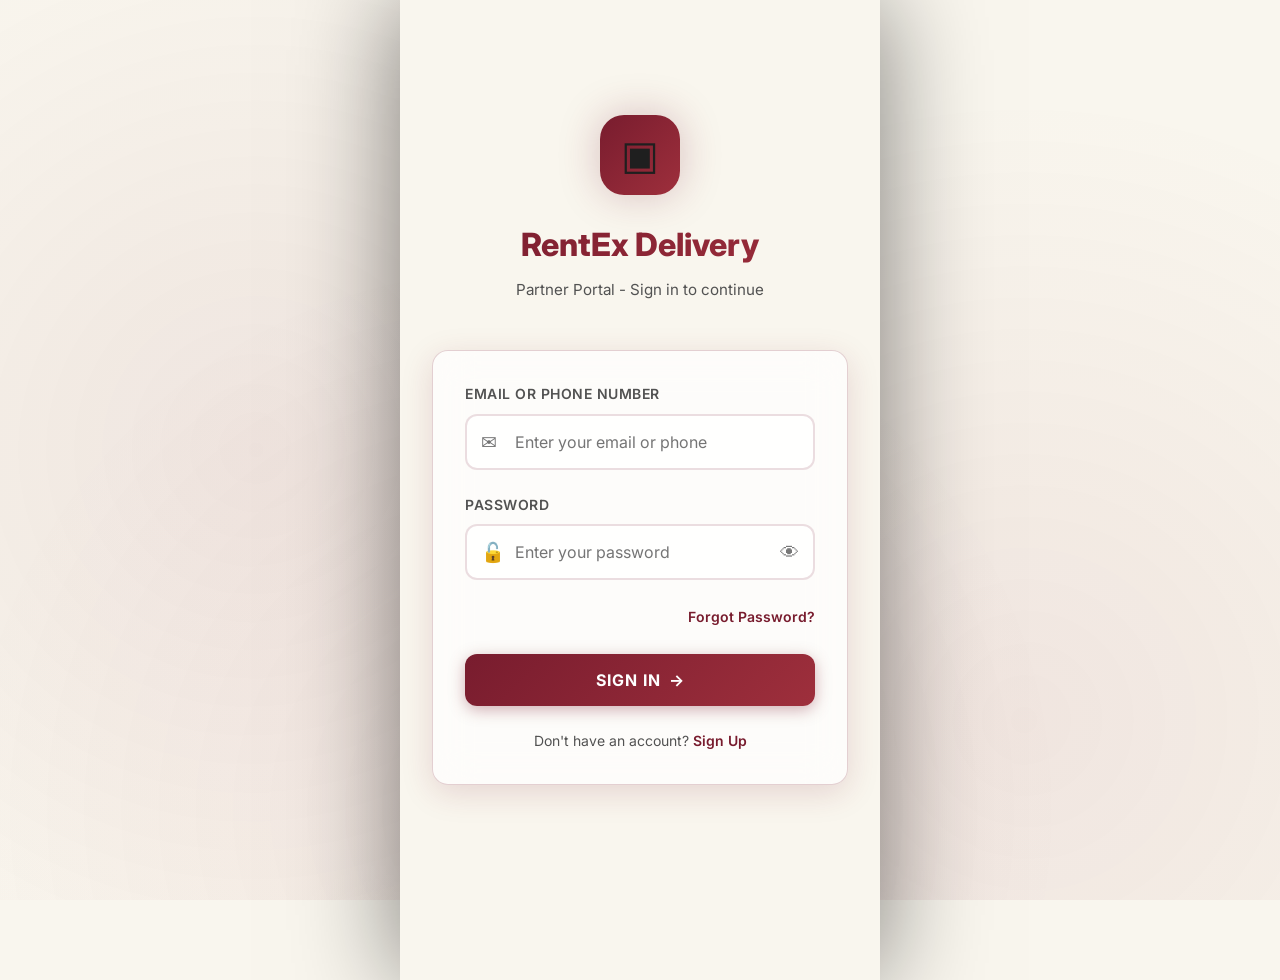
==== commit b4bc53de: "Add files via upload" ====
--- a/index.html
+++ b/index.html
@@ -17,7 +17,7 @@
         <div id="loginPage" class="page active">
             <div class="login-container">
                 <div class="login-header">
-                    <div class="logo">📦</div>
+                    <div class="logo">▣</div>
                     <h1>RentEx Delivery</h1>
                     <p>Partner Portal - Sign in to continue</p>
                 </div>
@@ -26,7 +26,7 @@
                     <div class="input-group">
                         <label for="emailPhone">Email or Phone Number</label>
                         <div class="input-wrapper">
-                            <span class="input-icon">📧</span>
+                            <span class="input-icon">✉</span>
                             <input type="text" id="emailPhone" placeholder="Enter your email or phone" required>
                         </div>
                     </div>
@@ -34,10 +34,9 @@
                     <div class="input-group">
                         <label for="password">Password</label>
                         <div class="input-wrapper">
-                            <span class="input-icon">🔒</span>
+                            <span class="input-icon">🔓</span>
                             <input type="password" id="password" placeholder="Enter your password" required>
-                            <span class="password-toggle"
-                                onclick="togglePasswordVisibility('password', this)">👁️</span>
+                            <span class="password-toggle" onclick="togglePasswordVisibility('password', this)">👁</span>
                         </div>
                     </div>
 
@@ -64,7 +63,7 @@
         <div id="forgotPasswordPage" class="page">
             <div class="login-container">
                 <div class="login-header">
-                    <div class="logo">🔒</div>
+                    <div class="logo">🔓</div>
                     <h1>Reset Password</h1>
                     <p>Enter your email or phone to reset your password</p>
                 </div>
@@ -73,7 +72,7 @@
                     <div class="input-group">
                         <label for="resetEmailPhone">Email or Phone Number</label>
                         <div class="input-wrapper">
-                            <span class="input-icon">📧</span>
+                            <span class="input-icon">✉</span>
                             <input type="text" id="resetEmailPhone" placeholder="Enter your email or phone" required>
                         </div>
                     </div>
@@ -106,7 +105,7 @@
                     <div class="input-group">
                         <label for="newPassword">New Password</label>
                         <div class="input-wrapper">
-                            <span class="input-icon">🔒</span>
+                            <span class="input-icon">🔓</span>
                             <input type="password" id="newPassword" placeholder="Enter new password (min. 6 characters)"
                                 required minlength="6">
                         </div>
@@ -115,7 +114,7 @@
                     <div class="input-group">
                         <label for="confirmPassword">Confirm Password</label>
                         <div class="input-wrapper">
-                            <span class="input-icon">🔒</span>
+                            <span class="input-icon">🔓</span>
                             <input type="password" id="confirmPassword" placeholder="Confirm new password" required
                                 minlength="6">
                         </div>
@@ -133,7 +132,7 @@
         <div id="signupPage" class="page">
             <div class="login-container">
                 <div class="login-header">
-                    <div class="logo">✨</div>
+                    <div class="logo">+</div>
                     <h1>Create Account</h1>
                     <p>Join as a delivery partner and start earning</p>
                 </div>
@@ -142,7 +141,7 @@
                     <div class="input-group">
                         <label for="signupName">Full Name</label>
                         <div class="input-wrapper">
-                            <span class="input-icon">👤</span>
+                            <span class="input-icon">◔</span>
                             <input type="text" id="signupName" placeholder="Enter your full name" required
                                 minlength="3">
                         </div>
@@ -151,7 +150,7 @@
                     <div class="input-group">
                         <label for="signupEmailPhone">Email or Phone Number</label>
                         <div class="input-wrapper">
-                            <span class="input-icon">📧</span>
+                            <span class="input-icon">✉</span>
                             <input type="text" id="signupEmailPhone" placeholder="Enter your email or phone" required>
                         </div>
                     </div>
@@ -159,22 +158,22 @@
                     <div class="input-group">
                         <label for="signupPassword">Password</label>
                         <div class="input-wrapper">
-                            <span class="input-icon">🔒</span>
+                            <span class="input-icon">🔓</span>
                             <input type="password" id="signupPassword"
                                 placeholder="Create a password (min. 6 characters)" required minlength="6">
                             <span class="password-toggle"
-                                onclick="togglePasswordVisibility('signupPassword', this)">👁️</span>
+                                onclick="togglePasswordVisibility('signupPassword', this)">👁</span>
                         </div>
                     </div>
 
                     <div class="input-group">
                         <label for="signupConfirmPassword">Confirm Password</label>
                         <div class="input-wrapper">
-                            <span class="input-icon">🔒</span>
+                            <span class="input-icon">🔓</span>
                             <input type="password" id="signupConfirmPassword" placeholder="Confirm your password"
                                 required minlength="6">
                             <span class="password-toggle"
-                                onclick="togglePasswordVisibility('signupConfirmPassword', this)">👁️</span>
+                                onclick="togglePasswordVisibility('signupConfirmPassword', this)">👁</span>
                         </div>
                     </div>
 
@@ -197,33 +196,33 @@
         <div id="dashboardPage" class="page">
             <div class="dashboard">
                 <div class="welcome-card">
-                    <h2>Welcome, Alex! 👋</h2>
-                    <p>You have 3 new delivery requests today</p>
+                    <h2>Welcome, Alex! </h2>
+                    <p>You have 2 new delivery requests today</p>
                 </div>
 
                 <div class="stats-grid">
                     <div class="stat-card">
-                        <div class="stat-icon">💰</div>
+                        <div class="stat-icon">◉</div>
                         <div class="stat-label">Today's Earnings</div>
-                        <div class="stat-value">₹1,250</div>
+                        <div class="stat-value">₹0</div>
                     </div>
 
                     <div class="stat-card">
                         <div class="stat-icon">✓</div>
                         <div class="stat-label">Completed</div>
-                        <div class="stat-value">8</div>
+                        <div class="stat-value">0</div>
                     </div>
 
                     <div class="stat-card">
-                        <div class="stat-icon">📍</div>
+                        <div class="stat-icon">●</div>
                         <div class="stat-label">Active</div>
                         <div class="stat-value">2</div>
                     </div>
 
                     <div class="stat-card">
-                        <div class="stat-icon">⭐</div>
+                        <div class="stat-icon">★</div>
                         <div class="stat-label">Rewards</div>
-                        <div class="stat-value">850 pts</div>
+                        <div class="stat-value">0 pts</div>
                     </div>
                 </div>
 
@@ -236,13 +235,13 @@
                     <!-- Order 1 - Pickup from Owner (Delivery Type 1) -->
                     <div class="order-card" onclick="viewOrderDetails('ORD-2451', 'PICKUP_FROM_OWNER')">
                         <div class="order-header">
-                            <span class="order-id">📦 ORD-2451</span>
+                            <span class="order-id">▣ ORD-2451</span>
                             <span class="status-badge status-pickup-owner">Pickup from Owner</span>
                         </div>
 
                         <div class="order-details">
                             <div class="detail-row">
-                                <span class="detail-icon">📷</span>
+                                <span class="detail-icon">◈</span>
                                 <div class="detail-content">
                                     <div class="detail-label">Item</div>
                                     <div class="detail-value">Professional Camera Kit</div>
@@ -250,7 +249,7 @@
                             </div>
 
                             <div class="detail-row">
-                                <span class="detail-icon">👤</span>
+                                <span class="detail-icon">◔</span>
                                 <div class="detail-content">
                                     <div class="detail-label">Pickup From</div>
                                     <div class="detail-value">Rajesh Kumar (Owner)</div>
@@ -258,7 +257,7 @@
                             </div>
 
                             <div class="detail-row">
-                                <span class="detail-icon">🎯</span>
+                                <span class="detail-icon">⊙</span>
                                 <div class="detail-content">
                                     <div class="detail-label">Deliver To</div>
                                     <div class="detail-value">Priya Sharma (Borrower)</div>
@@ -266,7 +265,7 @@
                             </div>
 
                             <div class="detail-row">
-                                <span class="detail-icon">💰</span>
+                                <span class="detail-icon">◉</span>
                                 <div class="detail-content">
                                     <div class="detail-label">Earnings</div>
                                     <div class="detail-value">₹180</div>
@@ -274,7 +273,7 @@
                             </div>
 
                             <div class="detail-row">
-                                <span class="detail-icon">📅</span>
+                                <span class="detail-icon">◫</span>
                                 <div class="detail-content">
                                     <div class="detail-label">Rental Period</div>
                                     <div class="detail-value">3 Days</div>
@@ -297,13 +296,13 @@
                     <!-- Order 2 - Return to Owner (Delivery Type 2) -->
                     <div class="order-card" onclick="viewOrderDetails('ORD-2450', 'RETURN_TO_OWNER')">
                         <div class="order-header">
-                            <span class="order-id">📦 ORD-2450</span>
+                            <span class="order-id">▣ ORD-2450</span>
                             <span class="status-badge status-return-owner">Return to Owner</span>
                         </div>
 
                         <div class="order-details">
                             <div class="detail-row">
-                                <span class="detail-icon">📷</span>
+                                <span class="detail-icon">◈</span>
                                 <div class="detail-content">
                                     <div class="detail-label">Item</div>
                                     <div class="detail-value">Professional Camera Kit (Return)</div>
@@ -311,7 +310,7 @@
                             </div>
 
                             <div class="detail-row">
-                                <span class="detail-icon">📍</span>
+                                <span class="detail-icon">●</span>
                                 <div class="detail-content">
                                     <div class="detail-label">Pickup From</div>
                                     <div class="detail-value">Priya Sharma (Borrower)</div>
@@ -319,7 +318,7 @@
                             </div>
 
                             <div class="detail-row">
-                                <span class="detail-icon">🏠</span>
+                                <span class="detail-icon">⌂</span>
                                 <div class="detail-content">
                                     <div class="detail-label">Return To</div>
                                     <div class="detail-value">Rajesh Kumar (Owner)</div>
@@ -327,7 +326,7 @@
                             </div>
 
                             <div class="detail-row">
-                                <span class="detail-icon">💰</span>
+                                <span class="detail-icon">◉</span>
                                 <div class="detail-content">
                                     <div class="detail-label">Earnings</div>
                                     <div class="detail-value">₹180</div>
@@ -335,7 +334,7 @@
                             </div>
 
                             <div class="detail-row">
-                                <span class="detail-icon">📋</span>
+                                <span class="detail-icon">☰</span>
                                 <div class="detail-content">
                                     <div class="detail-label">Original Delivery</div>
                                     <div class="detail-value">ORD-2451 (Completed 3 days ago)</div>
@@ -358,13 +357,13 @@
                     <!-- Order 3 - Another Pickup from Owner -->
                     <div class="order-card" onclick="viewOrderDetails('ORD-2452', 'PICKUP_FROM_OWNER')">
                         <div class="order-header">
-                            <span class="order-id">📦 ORD-2452</span>
+                            <span class="order-id">▣ ORD-2452</span>
                             <span class="status-badge status-pickup-owner">Pickup from Owner</span>
                         </div>
 
                         <div class="order-details">
                             <div class="detail-row">
-                                <span class="detail-icon">🚴</span>
+                                <span class="detail-icon">◐</span>
                                 <div class="detail-content">
                                     <div class="detail-label">Item</div>
                                     <div class="detail-value">Mountain Bike</div>
@@ -372,7 +371,7 @@
                             </div>
 
                             <div class="detail-row">
-                                <span class="detail-icon">👤</span>
+                                <span class="detail-icon">◔</span>
                                 <div class="detail-content">
                                     <div class="detail-label">Pickup From</div>
                                     <div class="detail-value">Amit Singh (Owner)</div>
@@ -380,7 +379,7 @@
                             </div>
 
                             <div class="detail-row">
-                                <span class="detail-icon">🎯</span>
+                                <span class="detail-icon">⊙</span>
                                 <div class="detail-content">
                                     <div class="detail-label">Deliver To</div>
                                     <div class="detail-value">Neha Gupta (Borrower)</div>
@@ -388,7 +387,7 @@
                             </div>
 
                             <div class="detail-row">
-                                <span class="detail-icon">💰</span>
+                                <span class="detail-icon">◉</span>
                                 <div class="detail-content">
                                     <div class="detail-label">Earnings</div>
                                     <div class="detail-value">₹350</div>
@@ -413,19 +412,19 @@
             <!-- Bottom Navigation -->
             <nav class="bottom-nav">
                 <a class="nav-item active" onclick="showPage('dashboardPage')">
-                    <span class="icon">🏠</span>
+                    <span class="icon">⌂</span>
                     <span>Home</span>
                 </a>
                 <a class="nav-item" onclick="showPage('ordersPage')">
-                    <span class="icon">📦</span>
+                    <span class="icon">▣</span>
                     <span>Orders</span>
                 </a>
                 <a class="nav-item" onclick="showPage('earningsPage')">
-                    <span class="icon">💰</span>
+                    <span class="icon">◉</span>
                     <span>Earnings</span>
                 </a>
                 <a class="nav-item" onclick="showPage('profilePage')">
-                    <span class="icon">👤</span>
+                    <span class="icon">◔</span>
                     <span>Profile</span>
                 </a>
             </nav>
@@ -438,7 +437,7 @@
                     <button class="back-btn" onclick="showPage('dashboardPage')">←</button>
                     <h1 class="header-title">Order Details</h1>
                     <div class="header-actions">
-                        <button class="icon-btn" onclick="alert('Call support')">📞</button>
+                        <button class="icon-btn" onclick="alert('Call support')">☎</button>
                     </div>
                 </div>
             </header>
@@ -447,33 +446,33 @@
                 <!-- Order Info -->
                 <div class="info-card">
                     <div class="info-card-header">
-                        <span style="font-size: 1.5rem;">📦</span>
+                        <span style="font-size: 1.5rem;">▣</span>
                         <h3>Order #ORD-2451</h3>
                     </div>
                     <div class="info-grid">
                         <div class="info-item">
-                            <span class="info-item-icon">📷</span>
+                            <span class="info-item-icon">◈</span>
                             <div class="info-item-content">
                                 <p>Item Name</p>
                                 <p>Professional Camera Kit</p>
                             </div>
                         </div>
                         <div class="info-item">
-                            <span class="info-item-icon">📏</span>
+                            <span class="info-item-icon">▭</span>
                             <div class="info-item-content">
                                 <p>Package Size</p>
                                 <p>Medium - 5 kg (Fragile)</p>
                             </div>
                         </div>
                         <div class="info-item">
-                            <span class="info-item-icon">💰</span>
+                            <span class="info-item-icon">◉</span>
                             <div class="info-item-content">
                                 <p>Your Earnings</p>
                                 <p style="color: var(--success); font-weight: 700; font-size: 1.25rem;">₹180</p>
                             </div>
                         </div>
                         <div class="info-item">
-                            <span class="info-item-icon">📅</span>
+                            <span class="info-item-icon">◫</span>
                             <div class="info-item-content">
                                 <p>Rental Period</p>
                                 <p>3 Days (Dec 12 - Dec 15)</p>
@@ -485,26 +484,26 @@
                 <!-- Seller Information -->
                 <div class="info-card">
                     <div class="info-card-header">
-                        <span style="font-size: 1.5rem;">👤</span>
+                        <span style="font-size: 1.5rem;">◔</span>
                         <h3>Seller Information</h3>
                     </div>
                     <div class="user-info">
                         <div class="user-avatar">RK</div>
                         <div class="user-details">
                             <h4>Rajesh Kumar</h4>
-                            <p>⭐ 4.8 Rating · 156 Items Rented</p>
+                            <p>★ 4.8 Rating · 156 Items Rented</p>
                         </div>
                     </div>
                     <div class="info-grid">
                         <div class="info-item">
-                            <span class="info-item-icon">📍</span>
+                            <span class="info-item-icon">●</span>
                             <div class="info-item-content">
                                 <p>Pickup Address</p>
                                 <p>123 MG Road, Bangalore, Karnataka 560001</p>
                             </div>
                         </div>
                         <div class="info-item">
-                            <span class="info-item-icon">📞</span>
+                            <span class="info-item-icon">☎</span>
                             <div class="info-item-content">
                                 <p>Phone Number</p>
                                 <p>+91 98765 43210</p>
@@ -516,26 +515,26 @@
                 <!-- Buyer Information -->
                 <div class="info-card">
                     <div class="info-card-header">
-                        <span style="font-size: 1.5rem;">🛒</span>
+                        <span style="font-size: 1.5rem;">◈</span>
                         <h3>Customer Information</h3>
                     </div>
                     <div class="user-info">
                         <div class="user-avatar" style="background: var(--success-gradient);">PS</div>
                         <div class="user-details">
                             <h4>Priya Sharma</h4>
-                            <p>⭐ 4.9 Rating · Member since 2022</p>
+                            <p>★ 4.9 Rating · Member since 2022</p>
                         </div>
                     </div>
                     <div class="info-grid">
                         <div class="info-item">
-                            <span class="info-item-icon">🎯</span>
+                            <span class="info-item-icon">⊙</span>
                             <div class="info-item-content">
                                 <p>Delivery Address</p>
                                 <p>456 Indiranagar 2nd Stage, Bangalore, Karnataka 560038</p>
                             </div>
                         </div>
                         <div class="info-item">
-                            <span class="info-item-icon">📞</span>
+                            <span class="info-item-icon">☎</span>
                             <div class="info-item-content">
                                 <p>Phone Number</p>
                                 <p>+91 87654 32109</p>
@@ -547,7 +546,7 @@
                 <!-- 4-Photo Capture Section -->
                 <div class="photo-capture-section" id="photoSection">
                     <div class="info-card-header">
-                        <span style="font-size: 1.5rem;">📸</span>
+                        <span style="font-size: 1.5rem;">◈</span>
                         <h3 id="photoSectionTitle">Item Documentation (4 Photos)</h3>
                     </div>
                     <p style="color: var(--text-secondary); font-size: 0.875rem; margin-bottom: 1rem;"
@@ -559,10 +558,10 @@
                     <div class="photo-grid">
                         <!-- Front Photo -->
                         <div class="photo-item">
-                            <div class="photo-label">📷 Front View</div>
+                            <div class="photo-label">◈ Front View</div>
                             <div class="photo-preview-small" id="photoFront">
                                 <div class="photo-preview-placeholder">
-                                    <div class="icon">📸</div>
+                                    <div class="icon">◈</div>
                                     <p>Front</p>
                                 </div>
                             </div>
@@ -577,10 +576,10 @@
 
                         <!-- Back Photo -->
                         <div class="photo-item">
-                            <div class="photo-label">📷 Back View</div>
+                            <div class="photo-label">◈ Back View</div>
                             <div class="photo-preview-small" id="photoBack">
                                 <div class="photo-preview-placeholder">
-                                    <div class="icon">📸</div>
+                                    <div class="icon">◈</div>
                                     <p>Back</p>
                                 </div>
                             </div>
@@ -595,10 +594,10 @@
 
                         <!-- Left Photo -->
                         <div class="photo-item">
-                            <div class="photo-label">📷 Left Side</div>
+                            <div class="photo-label">◈ Left Side</div>
                             <div class="photo-preview-small" id="photoLeft">
                                 <div class="photo-preview-placeholder">
-                                    <div class="icon">📸</div>
+                                    <div class="icon">◈</div>
                                     <p>Left</p>
                                 </div>
                             </div>
@@ -613,10 +612,10 @@
 
                         <!-- Right Photo -->
                         <div class="photo-item">
-                            <div class="photo-label">📷 Right Side</div>
+                            <div class="photo-label">◈ Right Side</div>
                             <div class="photo-preview-small" id="photoRight">
                                 <div class="photo-preview-placeholder">
-                                    <div class="icon">📸</div>
+                                    <div class="icon">◈</div>
                                     <p>Right</p>
                                 </div>
                             </div>
@@ -650,7 +649,7 @@
                 <!-- Original Condition Section (Hidden, shown for RETURN orders) -->
                 <div class="comparison-section" id="originalConditionSection" style="display: none;">
                     <div class="info-card-header">
-                        <span style="font-size: 1.5rem;">🔍</span>
+                        <span style="font-size: 1.5rem;">◎</span>
                         <h3>Original Condition (From First Delivery)</h3>
                     </div>
                     <p style="color: var(--text-secondary); font-size: 0.875rem; margin-bottom: 1rem;">
@@ -660,37 +659,37 @@
                     <!-- Original 4 Photos -->
                     <div class="photo-grid">
                         <div class="photo-item">
-                            <div class="photo-label">📷 Original Front</div>
+                            <div class="photo-label">◈ Original Front</div>
                             <div class="photo-preview-small" id="originalPhotoFront">
                                 <div class="photo-preview-placeholder">
-                                    <div class="icon">📸</div>
+                                    <div class="icon">◈</div>
                                     <p>No photo</p>
                                 </div>
                             </div>
                         </div>
                         <div class="photo-item">
-                            <div class="photo-label">📷 Original Back</div>
+                            <div class="photo-label">◈ Original Back</div>
                             <div class="photo-preview-small" id="originalPhotoBack">
                                 <div class="photo-preview-placeholder">
-                                    <div class="icon">📸</div>
+                                    <div class="icon">◈</div>
                                     <p>No photo</p>
                                 </div>
                             </div>
                         </div>
                         <div class="photo-item">
-                            <div class="photo-label">📷 Original Left</div>
+                            <div class="photo-label">◈ Original Left</div>
                             <div class="photo-preview-small" id="originalPhotoLeft">
                                 <div class="photo-preview-placeholder">
-                                    <div class="icon">📸</div>
+                                    <div class="icon">◈</div>
                                     <p>No photo</p>
                                 </div>
                             </div>
                         </div>
                         <div class="photo-item">
-                            <div class="photo-label">📷 Original Right</div>
+                            <div class="photo-label">◈ Original Right</div>
                             <div class="photo-preview-small" id="originalPhotoRight">
                                 <div class="photo-preview-placeholder">
-                                    <div class="icon">📸</div>
+                                    <div class="icon">◈</div>
                                     <p>No photo</p>
                                 </div>
                             </div>
@@ -713,12 +712,12 @@
                 <!-- Map Section -->
                 <div class="info-card">
                     <div class="info-card-header">
-                        <span style="font-size: 1.5rem;">🗺️</span>
+                        <span style="font-size: 1.5rem;">▤</span>
                         <h3>Navigation</h3>
                     </div>
                     <div class="map-container">
                         <div id="map" class="map-placeholder">
-                            <div class="icon">🗺️</div>
+                            <div class="icon">▤</div>
                             <p>Loading map...</p>
                             <p style="font-size: 0.875rem; margin-top: 0.5rem;">Distance: 8.5 km · ETA: 25 mins</p>
                         </div>
@@ -755,7 +754,7 @@
                 <div class="order-list" id="completedOrdersList">
                     <!-- Completed orders will be dynamically loaded here -->
                     <div style="text-align: center; padding: 3rem 1rem; color: var(--text-muted);">
-                        <div style="font-size: 3rem; margin-bottom: 1rem;">📦</div>
+                        <div style="font-size: 3rem; margin-bottom: 1rem;">▣</div>
                         <p>No completed deliveries yet</p>
                         <p style="font-size: 0.875rem; margin-top: 0.5rem;">Complete your first delivery to see it here!
                         </p>
@@ -764,19 +763,19 @@
             </div>
             <nav class="bottom-nav">
                 <a class="nav-item" onclick="showPage('dashboardPage')">
-                    <span class="icon">🏠</span>
+                    <span class="icon">⌂</span>
                     <span>Home</span>
                 </a>
                 <a class="nav-item active" onclick="showPage('ordersPage')">
-                    <span class="icon">📦</span>
+                    <span class="icon">▣</span>
                     <span>Orders</span>
                 </a>
                 <a class="nav-item" onclick="showPage('earningsPage')">
-                    <span class="icon">💰</span>
+                    <span class="icon">◉</span>
                     <span>Earnings</span>
                 </a>
                 <a class="nav-item" onclick="showPage('profilePage')">
-                    <span class="icon">👤</span>
+                    <span class="icon">◔</span>
                     <span>Profile</span>
                 </a>
             </nav>
@@ -802,7 +801,7 @@
                         <div class="stat-value">156</div>
                     </div>
                     <div class="stat-card">
-                        <div class="stat-icon">⭐</div>
+                        <div class="stat-icon">★</div>
                         <div class="stat-label">Reward Points</div>
                         <div class="stat-value">2,450</div>
                     </div>
@@ -810,19 +809,19 @@
             </div>
             <nav class="bottom-nav">
                 <a class="nav-item" onclick="showPage('dashboardPage')">
-                    <span class="icon">🏠</span>
+                    <span class="icon">⌂</span>
                     <span>Home</span>
                 </a>
                 <a class="nav-item" onclick="showPage('ordersPage')">
-                    <span class="icon">📦</span>
+                    <span class="icon">▣</span>
                     <span>Orders</span>
                 </a>
                 <a class="nav-item active" onclick="showPage('earningsPage')">
-                    <span class="icon">💰</span>
+                    <span class="icon">◉</span>
                     <span>Earnings</span>
                 </a>
                 <a class="nav-item" onclick="showPage('profilePage')">
-                    <span class="icon">👤</span>
+                    <span class="icon">◔</span>
                     <span>Profile</span>
                 </a>
             </nav>
@@ -841,7 +840,7 @@
                         <div class="user-avatar" style="width: 80px; height: 80px; font-size: 2rem;">A</div>
                         <div class="user-details">
                             <h4 style="font-size: 1.5rem;">Alex Morgan</h4>
-                            <p>⭐ 4.9 Rating · Elite Partner</p>
+                            <p>★ 4.9 Rating · Elite Partner</p>
                             <p style="margin-top: 0.5rem;">+91 98765 12345</p>
                         </div>
                     </div>
@@ -852,19 +851,19 @@
             </div>
             <nav class="bottom-nav">
                 <a class="nav-item" onclick="showPage('dashboardPage')">
-                    <span class="icon">🏠</span>
+                    <span class="icon">⌂</span>
                     <span>Home</span>
                 </a>
                 <a class="nav-item" onclick="showPage('ordersPage')">
-                    <span class="icon">📦</span>
+                    <span class="icon">▣</span>
                     <span>Orders</span>
                 </a>
                 <a class="nav-item" onclick="showPage('earningsPage')">
-                    <span class="icon">💰</span>
+                    <span class="icon">◉</span>
                     <span>Earnings</span>
                 </a>
                 <a class="nav-item active" onclick="showPage('profilePage')">
-                    <span class="icon">👤</span>
+                    <span class="icon">◔</span>
                     <span>Profile</span>
                 </a>
             </nav>
--- a/style.css
+++ b/style.css
@@ -2,39 +2,39 @@
 
 /* ========== CSS VARIABLES & DESIGN TOKENS ========== */
 :root {
-    /* Primary Colors - Vibrant Gradient Palette */
-    --primary-gradient: linear-gradient(135deg, #667eea 0%, #764ba2 100%);
-    --secondary-gradient: linear-gradient(135deg, #f093fb 0%, #f5576c 100%);
-    --success-gradient: linear-gradient(135deg, #4facfe 0%, #00f2fe 100%);
-    --warning-gradient: linear-gradient(135deg, #fa709a 0%, #fee140 100%);
-    --accent-gradient: linear-gradient(135deg, #30cfd0 0%, #330867 100%);
+    /* Primary Colors - Burgundy Palette */
+    --primary-gradient: linear-gradient(135deg, #781C2E 0%, #9E2F3C 100%);
+    --secondary-gradient: linear-gradient(135deg, #B13843 0%, #8B2635 100%);
+    --success-gradient: linear-gradient(135deg, #2d7a4f 0%, #3d9970 100%);
+    --warning-gradient: linear-gradient(135deg, #d97706 0%, #f59e0b 100%);
+    --accent-gradient: linear-gradient(135deg, #8B2635 0%, #781C2E 100%);
 
     /* Solid Colors */
-    --primary: #667eea;
-    --primary-dark: #5568d3;
-    --secondary: #f5576c;
-    --success: #00f2fe;
-    --warning: #fee140;
-    --danger: #ff6b6b;
+    --primary: #781C2E;
+    --primary-dark: #5a1522;
+    --secondary: #B13843;
+    --success: #3d9970;
+    --warning: #f59e0b;
+    --danger: #dc2626;
 
     /* Neutral Colors */
-    --bg-dark: #0f0f23;
-    --bg-card: #1a1a2e;
-    --bg-card-hover: #252540;
-    --text-primary: #ffffff;
-    --text-secondary: #b4b4d4;
-    --text-muted: #7676a0;
-    --border-color: rgba(255, 255, 255, 0.1);
+    --bg-dark: #F9F6EE;
+    --bg-card: #ffffff;
+    --bg-card-hover: #f5f2ea;
+    --text-primary: #1f1f1f;
+    --text-secondary: #525252;
+    --text-muted: #737373;
+    --border-color: rgba(120, 28, 46, 0.15);
 
     /* Glassmorphism */
-    --glass-bg: rgba(255, 255, 255, 0.08);
-    --glass-border: rgba(255, 255, 255, 0.15);
+    --glass-bg: rgba(255, 255, 255, 0.7);
+    --glass-border: rgba(120, 28, 46, 0.2);
 
     /* Shadows */
-    --shadow-sm: 0 2px 8px rgba(0, 0, 0, 0.1);
-    --shadow-md: 0 4px 16px rgba(0, 0, 0, 0.2);
-    --shadow-lg: 0 8px 32px rgba(0, 0, 0, 0.3);
-    --shadow-glow: 0 0 40px rgba(102, 126, 234, 0.4);
+    --shadow-sm: 0 2px 8px rgba(120, 28, 46, 0.08);
+    --shadow-md: 0 4px 16px rgba(120, 28, 46, 0.12);
+    --shadow-lg: 0 8px 32px rgba(120, 28, 46, 0.15);
+    --shadow-glow: 0 0 40px rgba(120, 28, 46, 0.25);
 
     /* Spacing */
     --spacing-xs: 0.5rem;
@@ -81,9 +81,9 @@
     width: 100%;
     height: 100%;
     background:
-        radial-gradient(circle at 20% 50%, rgba(102, 126, 234, 0.15) 0%, transparent 50%),
-        radial-gradient(circle at 80% 80%, rgba(118, 75, 162, 0.15) 0%, transparent 50%),
-        radial-gradient(circle at 40% 90%, rgba(245, 87, 108, 0.1) 0%, transparent 50%);
+        radial-gradient(circle at 20% 50%, rgba(120, 28, 46, 0.08) 0%, transparent 50%),
+        radial-gradient(circle at 80% 80%, rgba(139, 38, 53, 0.08) 0%, transparent 50%),
+        radial-gradient(circle at 40% 90%, rgba(177, 56, 67, 0.06) 0%, transparent 50%);
     z-index: -1;
     animation: backgroundPulse 15s ease infinite;
 }
@@ -251,7 +251,7 @@
 .input-group input {
     width: 100%;
     padding: 1rem 1rem 1rem 3rem;
-    background: rgba(255, 255, 255, 0.05);
+    background: rgba(255, 255, 255, 0.8);
     border: 2px solid var(--border-color);
     border-radius: var(--radius-md);
     color: var(--text-primary);
@@ -263,8 +263,8 @@
 .input-group input:focus {
     outline: none;
     border-color: var(--primary);
-    background: rgba(255, 255, 255, 0.08);
-    box-shadow: 0 0 0 4px rgba(102, 126, 234, 0.1);
+    background: rgba(255, 255, 255, 0.95);
+    box-shadow: 0 0 0 4px rgba(120, 28, 46, 0.1);
 }
 
 .password-toggle {
@@ -338,12 +338,12 @@
 .btn-primary {
     background: var(--primary-gradient);
     color: white;
-    box-shadow: 0 4px 16px rgba(102, 126, 234, 0.4);
+    box-shadow: 0 4px 16px rgba(120, 28, 46, 0.35);
 }
 
 .btn-primary:hover {
     transform: translateY(-2px);
-    box-shadow: 0 6px 24px rgba(102, 126, 234, 0.5);
+    box-shadow: 0 6px 24px rgba(120, 28, 46, 0.45);
 }
 
 .btn-primary:active {
@@ -358,19 +358,19 @@
 
 .btn-secondary:hover {
     border-color: var(--primary);
-    background: rgba(102, 126, 234, 0.1);
+    background: rgba(120, 28, 46, 0.08);
 }
 
 .btn-success {
     background: var(--success-gradient);
     color: white;
-    box-shadow: 0 4px 16px rgba(0, 242, 254, 0.3);
+    box-shadow: 0 4px 16px rgba(45, 122, 79, 0.3);
 }
 
 .btn-danger {
     background: var(--secondary-gradient);
     color: white;
-    box-shadow: 0 4px 16px rgba(245, 87, 108, 0.3);
+    box-shadow: 0 4px 16px rgba(177, 56, 67, 0.3);
 }
 
 .btn-icon {
@@ -462,11 +462,13 @@
 .welcome-card h2 {
     font-size: 1.75rem;
     margin-bottom: var(--spacing-xs);
+    color: #F9F6EE;
 }
 
 .welcome-card p {
     opacity: 0.9;
     font-size: 0.95rem;
+    color: #F9F6EE;
 }
 
 .stats-grid {
@@ -503,22 +505,22 @@
 }
 
 .stat-card:nth-child(1) .stat-icon {
-    background: rgba(102, 126, 234, 0.2);
+    background: rgba(120, 28, 46, 0.15);
     color: var(--primary);
 }
 
 .stat-card:nth-child(2) .stat-icon {
-    background: rgba(0, 242, 254, 0.2);
+    background: rgba(45, 122, 79, 0.15);
     color: var(--success);
 }
 
 .stat-card:nth-child(3) .stat-icon {
-    background: rgba(245, 87, 108, 0.2);
+    background: rgba(177, 56, 67, 0.15);
     color: var(--secondary);
 }
 
 .stat-card:nth-child(4) .stat-icon {
-    background: rgba(254, 225, 64, 0.2);
+    background: rgba(245, 158, 11, 0.15);
     color: var(--warning);
 }
 
@@ -603,15 +605,15 @@
 }
 
 .status-pending {
-    background: rgba(254, 225, 64, 0.2);
-    color: var(--warning);
-    border: 1px solid rgba(254, 225, 64, 0.3);
+    background: rgba(245, 158, 11, 0.15);
+    color: #d97706;
+    border: 1px solid rgba(245, 158, 11, 0.3);
 }
 
 .status-active {
-    background: rgba(0, 242, 254, 0.2);
-    color: var(--success);
-    border: 1px solid rgba(0, 242, 254, 0.3);
+    background: rgba(45, 122, 79, 0.15);
+    color: #2d7a4f;
+    border: 1px solid rgba(45, 122, 79, 0.3);
 }
 
 .status-completed {
@@ -621,15 +623,15 @@
 }
 
 .status-pickup-owner {
-    background: rgba(76, 175, 80, 0.2);
-    color: #4caf50;
-    border: 1px solid rgba(76, 175, 80, 0.3);
+    background: rgba(45, 122, 79, 0.15);
+    color: #2d7a4f;
+    border: 1px solid rgba(45, 122, 79, 0.3);
 }
 
 .status-return-owner {
-    background: rgba(33, 150, 243, 0.2);
-    color: #2196f3;
-    border: 1px solid rgba(33, 150, 243, 0.3);
+    background: rgba(59, 130, 246, 0.15);
+    color: #3b82f6;
+    border: 1px solid rgba(59, 130, 246, 0.3);
 }
 
 .order-details {
@@ -729,6 +731,7 @@
     justify-content: center;
     font-size: 1.5rem;
     font-weight: 700;
+    color: #F9F6EE;
 }
 
 .user-details h4 {
